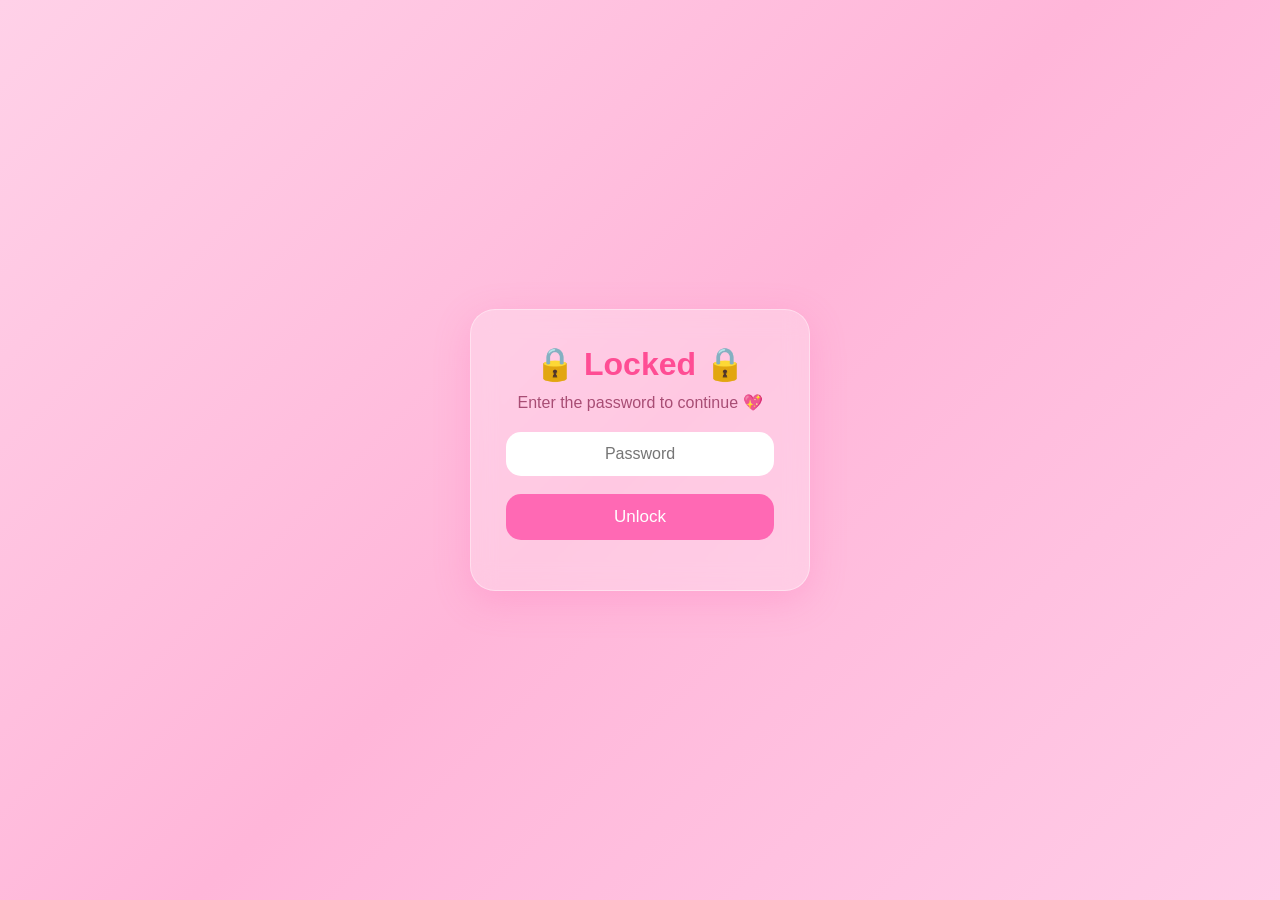
==== index.html @ 99ab96a9 "Add initial HTML structure for security check page" ====
<!DOCTYPE html>
<html lang="en">

<head>
    <meta charset="UTF-8">
    <meta name="viewport" content="width=device-width, initial-scale=1.0">
    <title>Security Check 💖</title>
    
    <style>
        * {
            margin: 0;
            padding: 0;
            box-sizing: border-box;
            font-family: 'Poppins', sans-serif;
        }
        
        body {
            overflow: hidden;
            height: 100vh;
            display: flex;
            justify-content: center;
            align-items: center;
            background: linear-gradient(135deg, #ffd1e8, #ffb6d9, #ffcce7);
        }
        
        /* Falling emojis */
        .emoji {
            position: fixed;
            top: -10%;
            font-size: 24px;
            animation: fall linear infinite;
            user-select: none;
            pointer-events: none;
        }
        
        @keyframes fall {
            0% {
                transform: translateY(-10vh) rotate(0deg);
                opacity: 0;
            }
            
            10% {
                opacity: 1;
            }
            
            100% {
                transform: translateY(110vh) rotate(360deg);
                opacity: 0;
            }
        }
        
        /* Login box */
        .box {
            width: 340px;
            background: rgba(255, 255, 255, .25);
            backdrop-filter: blur(12px);
            border: 1px solid rgba(255, 255, 255, .4);
            border-radius: 25px;
            padding: 35px;
            text-align: center;
            box-shadow: 0 10px 35px rgba(255, 105, 180, .25);
        }
        
        h1 {
            color: #ff4d94;
            margin-bottom: 10px;
        }
        
        p {
            color: #a84d74;
            margin-bottom: 20px;
        }
        
        input {
            width: 100%;
            padding: 13px;
            border: none;
            border-radius: 15px;
            outline: none;
            background: white;
            font-size: 16px;
            text-align: center;
        }
        
        button {
            width: 100%;
            padding: 13px;
            margin-top: 18px;
            border: none;
            border-radius: 15px;
            background: #ff69b4;
            color: white;
            font-size: 17px;
            cursor: pointer;
            transition: .3s;
        }
        
        button:hover {
            background: #ff4d94;
            transform: scale(1.03);
        }
        
        #error {
            margin-top: 15px;
            color: #ff004c;
            font-weight: bold;
        }
    </style>
</head>

<body>
    
    <div class="box">
        <h1>🔒 Locked 🔒</h1>
        <p>Enter the password to continue 💖</p>
        
        <input type="password" id="password" placeholder="Password" onkeypress="if(event.key==='Enter') checkPassword()">
        
        <button onclick="checkPassword()">Unlock </button>
        
        <div id="error"></div>
    </div>
    
    <script>
        // Password
        function checkPassword() {
            let pass = document.getElementById("password").value;
            
            if (pass === "lox") {
                window.location.href = "indexSecurity.html";
            } else {
                document.getElementById("error").innerHTML = "❌ Wrong password!";
            }
        }
        
        // Falling emojis
        const emojis = ["💖", "🌸", "💕", "🩷", "💗", "🎀", "🌷"];
        
        for (let i = 0; i < 40; i++) {
            let e = document.createElement("div");
            e.className = "emoji";
            e.innerHTML = emojis[Math.floor(Math.random() * emojis.length)];
            
            e.style.left = Math.random() * 100 + "vw";
            e.style.animationDuration = (Math.random() * 6 + 6) + "s";
            e.style.animationDelay = Math.random() * 6 + "s";
            e.style.fontSize = (18 + Math.random() * 18) + "px";
            
            document.body.appendChild(e);
        }
    </script>
    
</body>

</html>
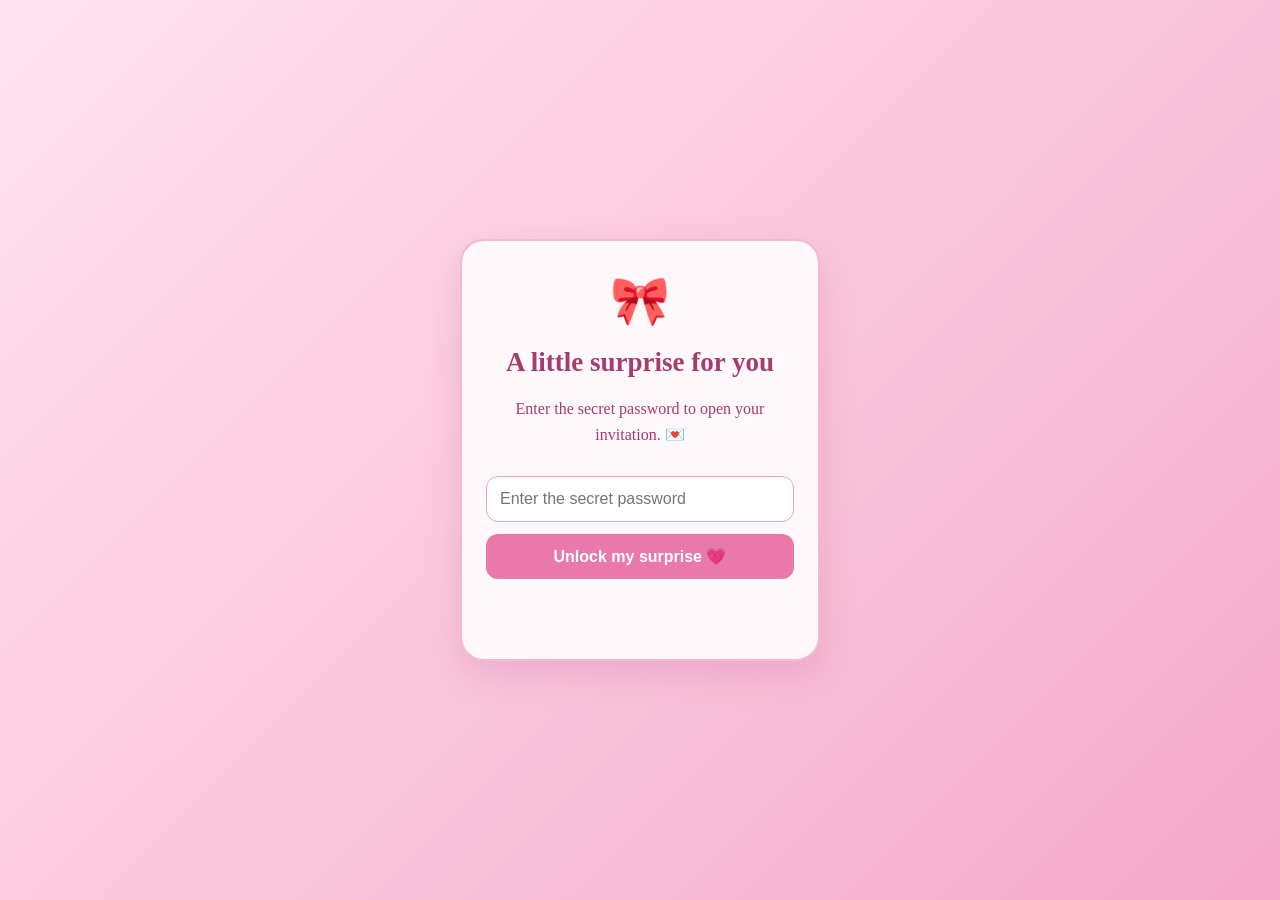
==== commit 54b31f76: "Revamp index.html with new styling and functionality" ====
--- a/index.html
+++ b/index.html
@@ -1,155 +1,104 @@
+
 <!DOCTYPE html>
 <html lang="en">
+<head>
+  <meta charset="UTF-8">
+  <meta name="viewport" content="width=device-width, initial-scale=1.0">
+  <title>A Special Invitation 💗</title>
+  <style>
+    * { box-sizing: border-box; }
 
-<head>
-    <meta charset="UTF-8">
-    <meta name="viewport" content="width=device-width, initial-scale=1.0">
-    <title>Security Check 💖</title>
-    
-    <style>
-        * {
-            margin: 0;
-            padding: 0;
-            box-sizing: border-box;
-            font-family: 'Poppins', sans-serif;
-        }
-        
-        body {
-            overflow: hidden;
-            height: 100vh;
-            display: flex;
-            justify-content: center;
-            align-items: center;
-            background: linear-gradient(135deg, #ffd1e8, #ffb6d9, #ffcce7);
-        }
-        
-        /* Falling emojis */
-        .emoji {
-            position: fixed;
-            top: -10%;
-            font-size: 24px;
-            animation: fall linear infinite;
-            user-select: none;
-            pointer-events: none;
-        }
-        
-        @keyframes fall {
-            0% {
-                transform: translateY(-10vh) rotate(0deg);
-                opacity: 0;
-            }
-            
-            10% {
-                opacity: 1;
-            }
-            
-            100% {
-                transform: translateY(110vh) rotate(360deg);
-                opacity: 0;
-            }
-        }
-        
-        /* Login box */
-        .box {
-            width: 340px;
-            background: rgba(255, 255, 255, .25);
-            backdrop-filter: blur(12px);
-            border: 1px solid rgba(255, 255, 255, .4);
-            border-radius: 25px;
-            padding: 35px;
-            text-align: center;
-            box-shadow: 0 10px 35px rgba(255, 105, 180, .25);
-        }
-        
-        h1 {
-            color: #ff4d94;
-            margin-bottom: 10px;
-        }
-        
-        p {
-            color: #a84d74;
-            margin-bottom: 20px;
-        }
-        
-        input {
-            width: 100%;
-            padding: 13px;
-            border: none;
-            border-radius: 15px;
-            outline: none;
-            background: white;
-            font-size: 16px;
-            text-align: center;
-        }
-        
-        button {
-            width: 100%;
-            padding: 13px;
-            margin-top: 18px;
-            border: none;
-            border-radius: 15px;
-            background: #ff69b4;
-            color: white;
-            font-size: 17px;
-            cursor: pointer;
-            transition: .3s;
-        }
-        
-        button:hover {
-            background: #ff4d94;
-            transform: scale(1.03);
-        }
-        
-        #error {
-            margin-top: 15px;
-            color: #ff004c;
-            font-weight: bold;
-        }
-    </style>
+    body {
+      margin: 0;
+      min-height: 100vh;
+      display: grid;
+      place-items: center;
+      background: linear-gradient(135deg, #ffe4ef, #f5a9ca);
+      font-family: Georgia, serif;
+      color: #a43c6d;
+      padding: 20px;
+    }
+
+    .security {
+      width: min(100%, 360px);
+      padding: 32px 24px;
+      text-align: center;
+      background: #fff8fb;
+      border: 2px solid #f6b8d1;
+      border-radius: 24px;
+      box-shadow: 0 12px 35px #b64b7b30;
+    }
+
+    .heart { font-size: 48px; }
+
+    h1 { font-size: 27px; }
+
+    p { line-height: 1.6; }
+
+    input, button {
+      width: 100%;
+      padding: 13px;
+      margin-top: 12px;
+      border-radius: 12px;
+      font-size: 16px;
+    }
+
+    input {
+      border: 1px solid #e9a1bf;
+      background: white;
+      color: #8f315e;
+    }
+
+    button {
+      border: none;
+      background: #e879a9;
+      color: white;
+      font-weight: bold;
+      cursor: pointer;
+    }
+
+    #error {
+      color: #bd245b;
+      min-height: 20px;
+      font-size: 14px;
+    }
+  </style>
 </head>
+<body>
+  <main class="security">
+    <div class="heart">🎀</div>
+    <h1>A little surprise for you</h1>
+    <p>Enter the secret password to open your invitation. 💌</p>
 
-<body>
-    
-    <div class="box">
-        <h1>🔒 Locked 🔒</h1>
-        <p>Enter the password to continue 💖</p>
-        
-        <input type="password" id="password" placeholder="Password" onkeypress="if(event.key==='Enter') checkPassword()">
-        
-        <button onclick="checkPassword()">Unlock </button>
-        
-        <div id="error"></div>
-    </div>
-    
-    <script>
-        // Password
-        function checkPassword() {
-            let pass = document.getElementById("password").value;
-            
-            if (pass === "lox") {
-                window.location.href = "indexSecurity.html";
-            } else {
-                document.getElementById("error").innerHTML = "❌ Wrong password!";
-            }
-        }
-        
-        // Falling emojis
-        const emojis = ["💖", "🌸", "💕", "🩷", "💗", "🎀", "🌷"];
-        
-        for (let i = 0; i < 40; i++) {
-            let e = document.createElement("div");
-            e.className = "emoji";
-            e.innerHTML = emojis[Math.floor(Math.random() * emojis.length)];
-            
-            e.style.left = Math.random() * 100 + "vw";
-            e.style.animationDuration = (Math.random() * 6 + 6) + "s";
-            e.style.animationDelay = Math.random() * 6 + "s";
-            e.style.fontSize = (18 + Math.random() * 18) + "px";
-            
-            document.body.appendChild(e);
-        }
-    </script>
-    
+    <form id="loginForm">
+      <input
+        id="password"
+        type="password"
+        placeholder="Enter the secret password"
+        autocomplete="off"
+        required
+      >
+      <button type="submit">Unlock my surprise 💗</button>
+      <p id="error" role="alert"></p>
+    </form>
+  </main>
+
+  <script>
+    // Change this to your chosen password.
+    const secretPassword = "alviso";
+
+    document.getElementById("loginForm").addEventListener("submit", function(event) {
+      event.preventDefault();
+
+      const entered = document.getElementById("password").value;
+
+      if (entered === secretPassword) {
+        window.location.href = "book.html";
+      } else {
+        document.getElementById("error").textContent =
+          "Oops! That's not the right password. Try again 💕";
+      }
+    });
+  </script>
 </body>
-
 </html>
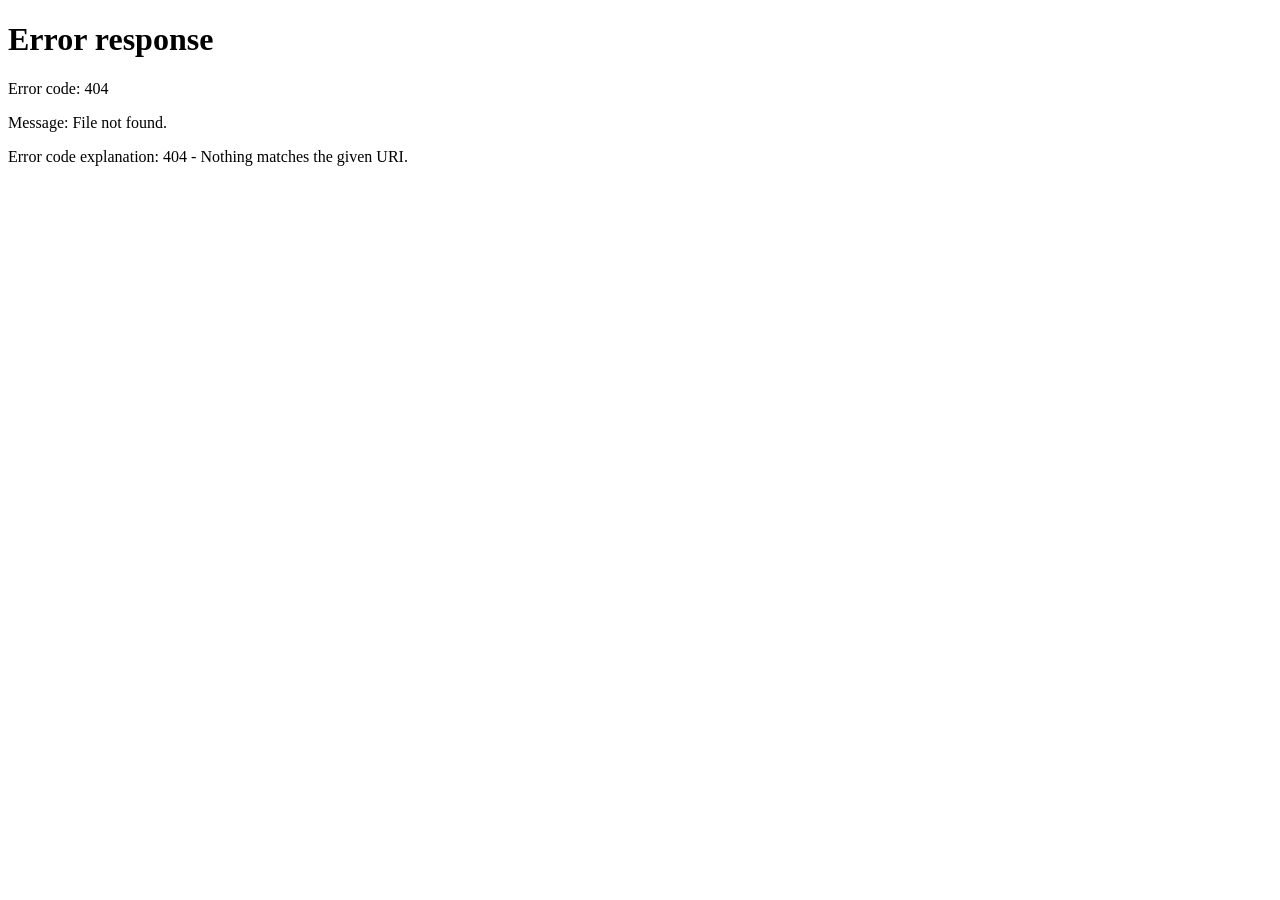
==== commit d102109a: "Change title from 'For Sofia' to 'For my Liyag'" ====
--- a/index.html
+++ b/index.html
@@ -4,101 +4,12 @@
 <head>
   <meta charset="UTF-8">
   <meta name="viewport" content="width=device-width, initial-scale=1.0">
-  <title>A Special Invitation 💗</title>
-  <style>
-    * { box-sizing: border-box; }
-
-    body {
-      margin: 0;
-      min-height: 100vh;
-      display: grid;
-      place-items: center;
-      background: linear-gradient(135deg, #ffe4ef, #f5a9ca);
-      font-family: Georgia, serif;
-      color: #a43c6d;
-      padding: 20px;
-    }
-
-    .security {
-      width: min(100%, 360px);
-      padding: 32px 24px;
-      text-align: center;
-      background: #fff8fb;
-      border: 2px solid #f6b8d1;
-      border-radius: 24px;
-      box-shadow: 0 12px 35px #b64b7b30;
-    }
-
-    .heart { font-size: 48px; }
-
-    h1 { font-size: 27px; }
-
-    p { line-height: 1.6; }
-
-    input, button {
-      width: 100%;
-      padding: 13px;
-      margin-top: 12px;
-      border-radius: 12px;
-      font-size: 16px;
-    }
-
-    input {
-      border: 1px solid #e9a1bf;
-      background: white;
-      color: #8f315e;
-    }
-
-    button {
-      border: none;
-      background: #e879a9;
-      color: white;
-      font-weight: bold;
-      cursor: pointer;
-    }
-
-    #error {
-      color: #bd245b;
-      min-height: 20px;
-      font-size: 14px;
-    }
-  </style>
+  <title>For my Liyag 💗</title>
 </head>
 <body>
-  <main class="security">
-    <div class="heart">🎀</div>
-    <h1>A little surprise for you</h1>
-    <p>Enter the secret password to open your invitation. 💌</p>
-
-    <form id="loginForm">
-      <input
-        id="password"
-        type="password"
-        placeholder="Enter the secret password"
-        autocomplete="off"
-        required
-      >
-      <button type="submit">Unlock my surprise 💗</button>
-      <p id="error" role="alert"></p>
-    </form>
-  </main>
-
+  <p>Opening your invitation...</p>
   <script>
-    // Change this to your chosen password.
-    const secretPassword = "alviso";
-
-    document.getElementById("loginForm").addEventListener("submit", function(event) {
-      event.preventDefault();
-
-      const entered = document.getElementById("password").value;
-
-      if (entered === secretPassword) {
-        window.location.href = "book.html";
-      } else {
-        document.getElementById("error").textContent =
-          "Oops! That's not the right password. Try again 💕";
-      }
-    });
+    window.location.replace("indexSecurity.html");
   </script>
 </body>
 </html>
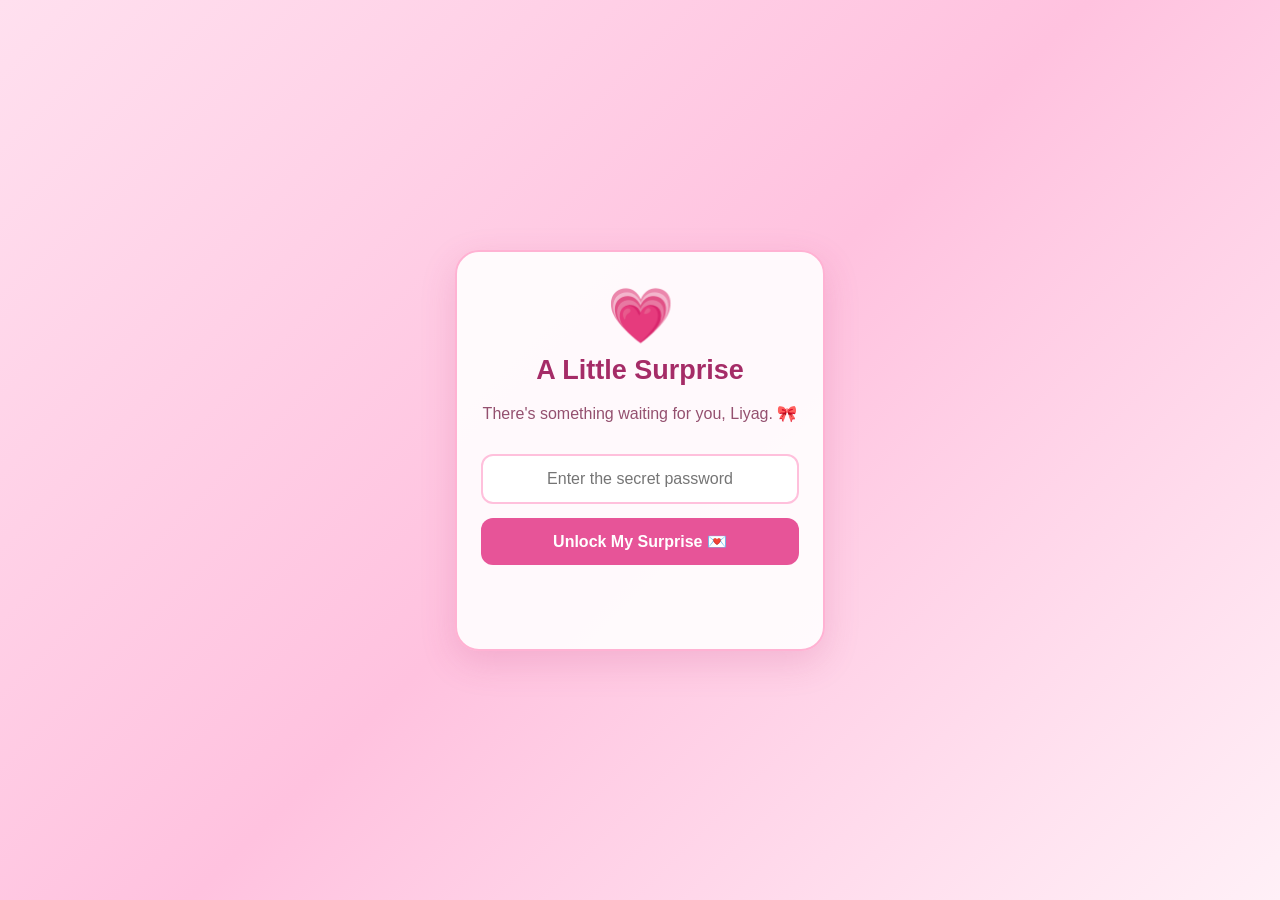
==== commit 7a7760cb: "Update index.html" ====
--- a/index.html
+++ b/index.html
@@ -1,15 +1,170 @@
-
 <!DOCTYPE html>
 <html lang="en">
 <head>
   <meta charset="UTF-8">
   <meta name="viewport" content="width=device-width, initial-scale=1.0">
-  <title>For my Liyag 💗</title>
+  <title>A Little Surprise 💗</title>
+
+  <style>
+    * {
+      box-sizing: border-box;
+    }
+
+    body {
+      margin: 0;
+      min-height: 100vh;
+      display: grid;
+      place-items: center;
+      overflow: hidden;
+      font-family: Arial, sans-serif;
+      background: linear-gradient(135deg, #ffe0ef, #ffc2df, #fff0f7);
+      color: #a52c67;
+    }
+
+    .card {
+      width: min(88%, 370px);
+      padding: 32px 24px;
+      text-align: center;
+      background: rgba(255, 255, 255, 0.9);
+      border: 2px solid #ffb2d3;
+      border-radius: 24px;
+      box-shadow: 0 12px 35px rgba(190, 63, 120, 0.18);
+      z-index: 2;
+    }
+
+    .heart {
+      font-size: 54px;
+      margin-bottom: 8px;
+      animation: heartbeat 1.2s infinite;
+    }
+
+    h1 {
+      margin: 0 0 10px;
+      font-size: 27px;
+    }
+
+    p {
+      line-height: 1.5;
+      color: #94506f;
+    }
+
+    input {
+      width: 100%;
+      padding: 14px;
+      margin-top: 12px;
+      border: 2px solid #ffc0dc;
+      border-radius: 12px;
+      font-size: 16px;
+      text-align: center;
+      outline: none;
+    }
+
+    input:focus {
+      border-color: #e75498;
+    }
+
+    button {
+      width: 100%;
+      padding: 14px;
+      margin-top: 14px;
+      border: none;
+      border-radius: 12px;
+      background: #e75498;
+      color: white;
+      font-size: 16px;
+      font-weight: bold;
+      cursor: pointer;
+    }
+
+    button:active {
+      transform: scale(0.98);
+    }
+
+    #message {
+      min-height: 24px;
+      font-size: 14px;
+      color: #c02e72;
+    }
+
+    .emoji {
+      position: fixed;
+      top: -40px;
+      pointer-events: none;
+      animation: fall linear forwards;
+      z-index: 1;
+    }
+
+    @keyframes fall {
+      to {
+        transform: translateY(110vh) rotate(360deg);
+      }
+    }
+
+    @keyframes heartbeat {
+      50% {
+        transform: scale(1.12);
+      }
+    }
+  </style>
 </head>
+
 <body>
-  <p>Opening your invitation...</p>
+  <main class="card">
+    <div class="heart">💗</div>
+    <h1>A Little Surprise</h1>
+    <p>There's something waiting for you, Liyag. 🎀</p>
+
+    <form id="passwordForm">
+      <input
+        id="password"
+        type="password"
+        placeholder="Enter the secret password"
+        autocomplete="off"
+        required
+      >
+      <button type="submit">Unlock My Surprise 💌</button>
+    </form>
+
+    <p id="message" role="status" aria-live="polite"></p>
+  </main>
+
   <script>
-    window.location.replace("indexSecurity.html");
+    const form = document.getElementById("passwordForm");
+    const passwordInput = document.getElementById("password");
+    const message = document.getElementById("message");
+
+    form.addEventListener("submit", function (event) {
+      event.preventDefault();
+
+      if (passwordInput.value === "lox") {
+        message.textContent = "Opening your surprise... 💗";
+        window.location.href = "book.html";
+      } else {
+        message.textContent = "Oops! That's not the password. Try again. 🥺";
+        passwordInput.value = "";
+        passwordInput.focus();
+      }
+    });
+
+    const emojis = ["💗", "💕", "🎀", "💖", "🌸"];
+
+    function createFallingEmoji() {
+      const emoji = document.createElement("span");
+      emoji.className = "emoji";
+      emoji.textContent = emojis[
+        Math.floor(Math.random() * emojis.length)
+      ];
+
+      emoji.style.left = Math.random() * 100 + "vw";
+      emoji.style.fontSize = 16 + Math.random() * 18 + "px";
+      emoji.style.animationDuration = 4 + Math.random() * 5 + "s";
+
+      document.body.appendChild(emoji);
+
+      setTimeout(() => emoji.remove(), 9000);
+    }
+
+    setInterval(createFallingEmoji, 450);
   </script>
 </body>
 </html>
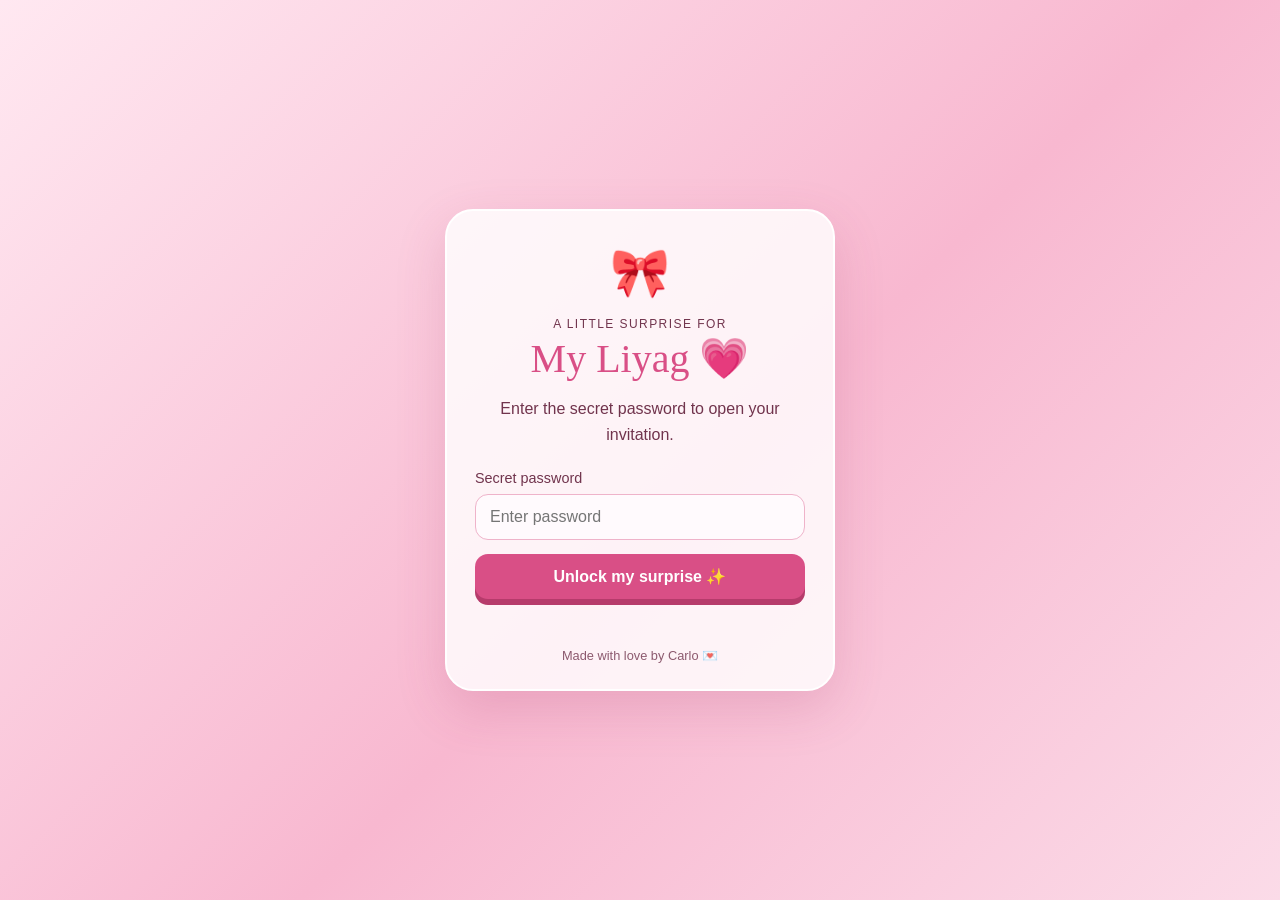
==== commit 0d5b7480: "Update index.html" ====
--- a/index.html
+++ b/index.html
@@ -1,170 +1,15 @@
+
 <!DOCTYPE html>
 <html lang="en">
 <head>
   <meta charset="UTF-8">
   <meta name="viewport" content="width=device-width, initial-scale=1.0">
-  <title>A Little Surprise 💗</title>
-
-  <style>
-    * {
-      box-sizing: border-box;
-    }
-
-    body {
-      margin: 0;
-      min-height: 100vh;
-      display: grid;
-      place-items: center;
-      overflow: hidden;
-      font-family: Arial, sans-serif;
-      background: linear-gradient(135deg, #ffe0ef, #ffc2df, #fff0f7);
-      color: #a52c67;
-    }
-
-    .card {
-      width: min(88%, 370px);
-      padding: 32px 24px;
-      text-align: center;
-      background: rgba(255, 255, 255, 0.9);
-      border: 2px solid #ffb2d3;
-      border-radius: 24px;
-      box-shadow: 0 12px 35px rgba(190, 63, 120, 0.18);
-      z-index: 2;
-    }
-
-    .heart {
-      font-size: 54px;
-      margin-bottom: 8px;
-      animation: heartbeat 1.2s infinite;
-    }
-
-    h1 {
-      margin: 0 0 10px;
-      font-size: 27px;
-    }
-
-    p {
-      line-height: 1.5;
-      color: #94506f;
-    }
-
-    input {
-      width: 100%;
-      padding: 14px;
-      margin-top: 12px;
-      border: 2px solid #ffc0dc;
-      border-radius: 12px;
-      font-size: 16px;
-      text-align: center;
-      outline: none;
-    }
-
-    input:focus {
-      border-color: #e75498;
-    }
-
-    button {
-      width: 100%;
-      padding: 14px;
-      margin-top: 14px;
-      border: none;
-      border-radius: 12px;
-      background: #e75498;
-      color: white;
-      font-size: 16px;
-      font-weight: bold;
-      cursor: pointer;
-    }
-
-    button:active {
-      transform: scale(0.98);
-    }
-
-    #message {
-      min-height: 24px;
-      font-size: 14px;
-      color: #c02e72;
-    }
-
-    .emoji {
-      position: fixed;
-      top: -40px;
-      pointer-events: none;
-      animation: fall linear forwards;
-      z-index: 1;
-    }
-
-    @keyframes fall {
-      to {
-        transform: translateY(110vh) rotate(360deg);
-      }
-    }
-
-    @keyframes heartbeat {
-      50% {
-        transform: scale(1.12);
-      }
-    }
-  </style>
+  <title>For Sofia 💗</title>
 </head>
-
 <body>
-  <main class="card">
-    <div class="heart">💗</div>
-    <h1>A Little Surprise</h1>
-    <p>There's something waiting for you, Liyag. 🎀</p>
-
-    <form id="passwordForm">
-      <input
-        id="password"
-        type="password"
-        placeholder="Enter the secret password"
-        autocomplete="off"
-        required
-      >
-      <button type="submit">Unlock My Surprise 💌</button>
-    </form>
-
-    <p id="message" role="status" aria-live="polite"></p>
-  </main>
-
+  <p>Opening your invitation...</p>
   <script>
-    const form = document.getElementById("passwordForm");
-    const passwordInput = document.getElementById("password");
-    const message = document.getElementById("message");
-
-    form.addEventListener("submit", function (event) {
-      event.preventDefault();
-
-      if (passwordInput.value === "lox") {
-        message.textContent = "Opening your surprise... 💗";
-        window.location.href = "book.html";
-      } else {
-        message.textContent = "Oops! That's not the password. Try again. 🥺";
-        passwordInput.value = "";
-        passwordInput.focus();
-      }
-    });
-
-    const emojis = ["💗", "💕", "🎀", "💖", "🌸"];
-
-    function createFallingEmoji() {
-      const emoji = document.createElement("span");
-      emoji.className = "emoji";
-      emoji.textContent = emojis[
-        Math.floor(Math.random() * emojis.length)
-      ];
-
-      emoji.style.left = Math.random() * 100 + "vw";
-      emoji.style.fontSize = 16 + Math.random() * 18 + "px";
-      emoji.style.animationDuration = 4 + Math.random() * 5 + "s";
-
-      document.body.appendChild(emoji);
-
-      setTimeout(() => emoji.remove(), 9000);
-    }
-
-    setInterval(createFallingEmoji, 450);
+    window.location.replace("indexSecurity.html");
   </script>
 </body>
 </html>
